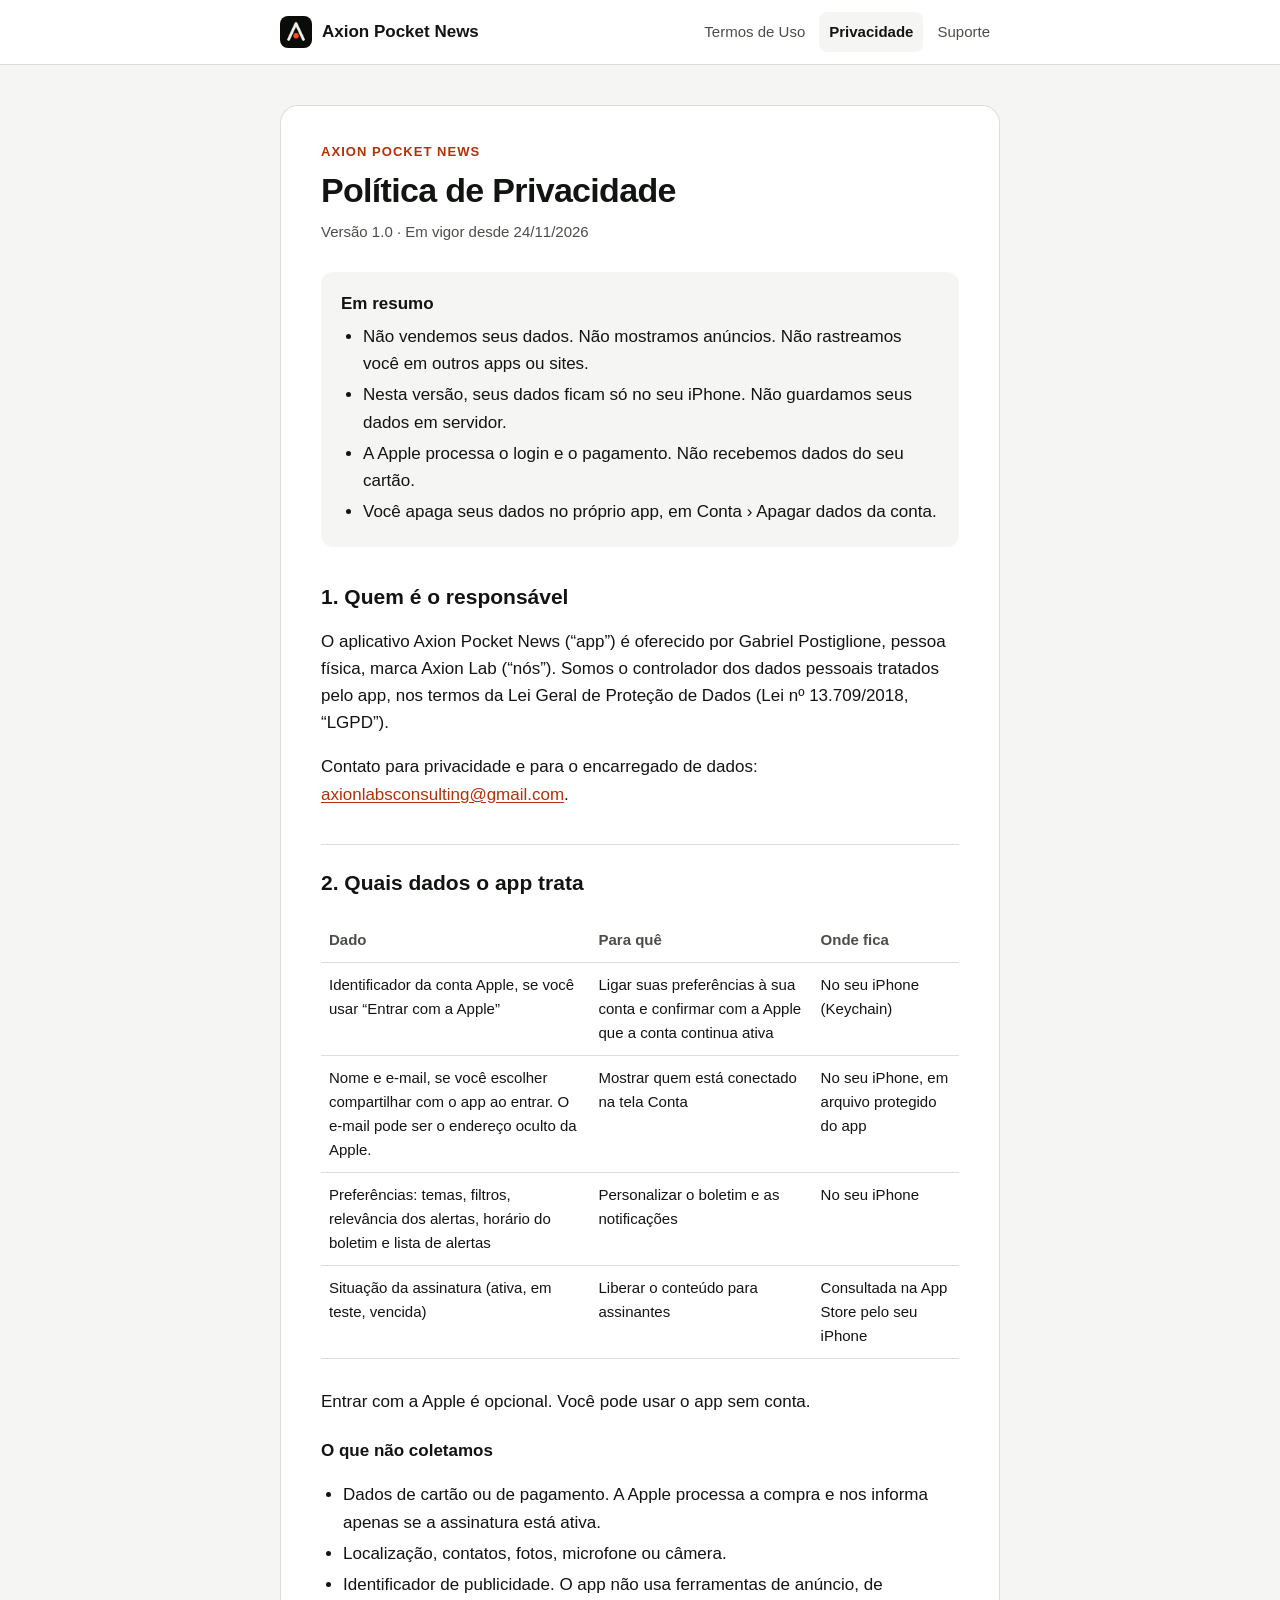
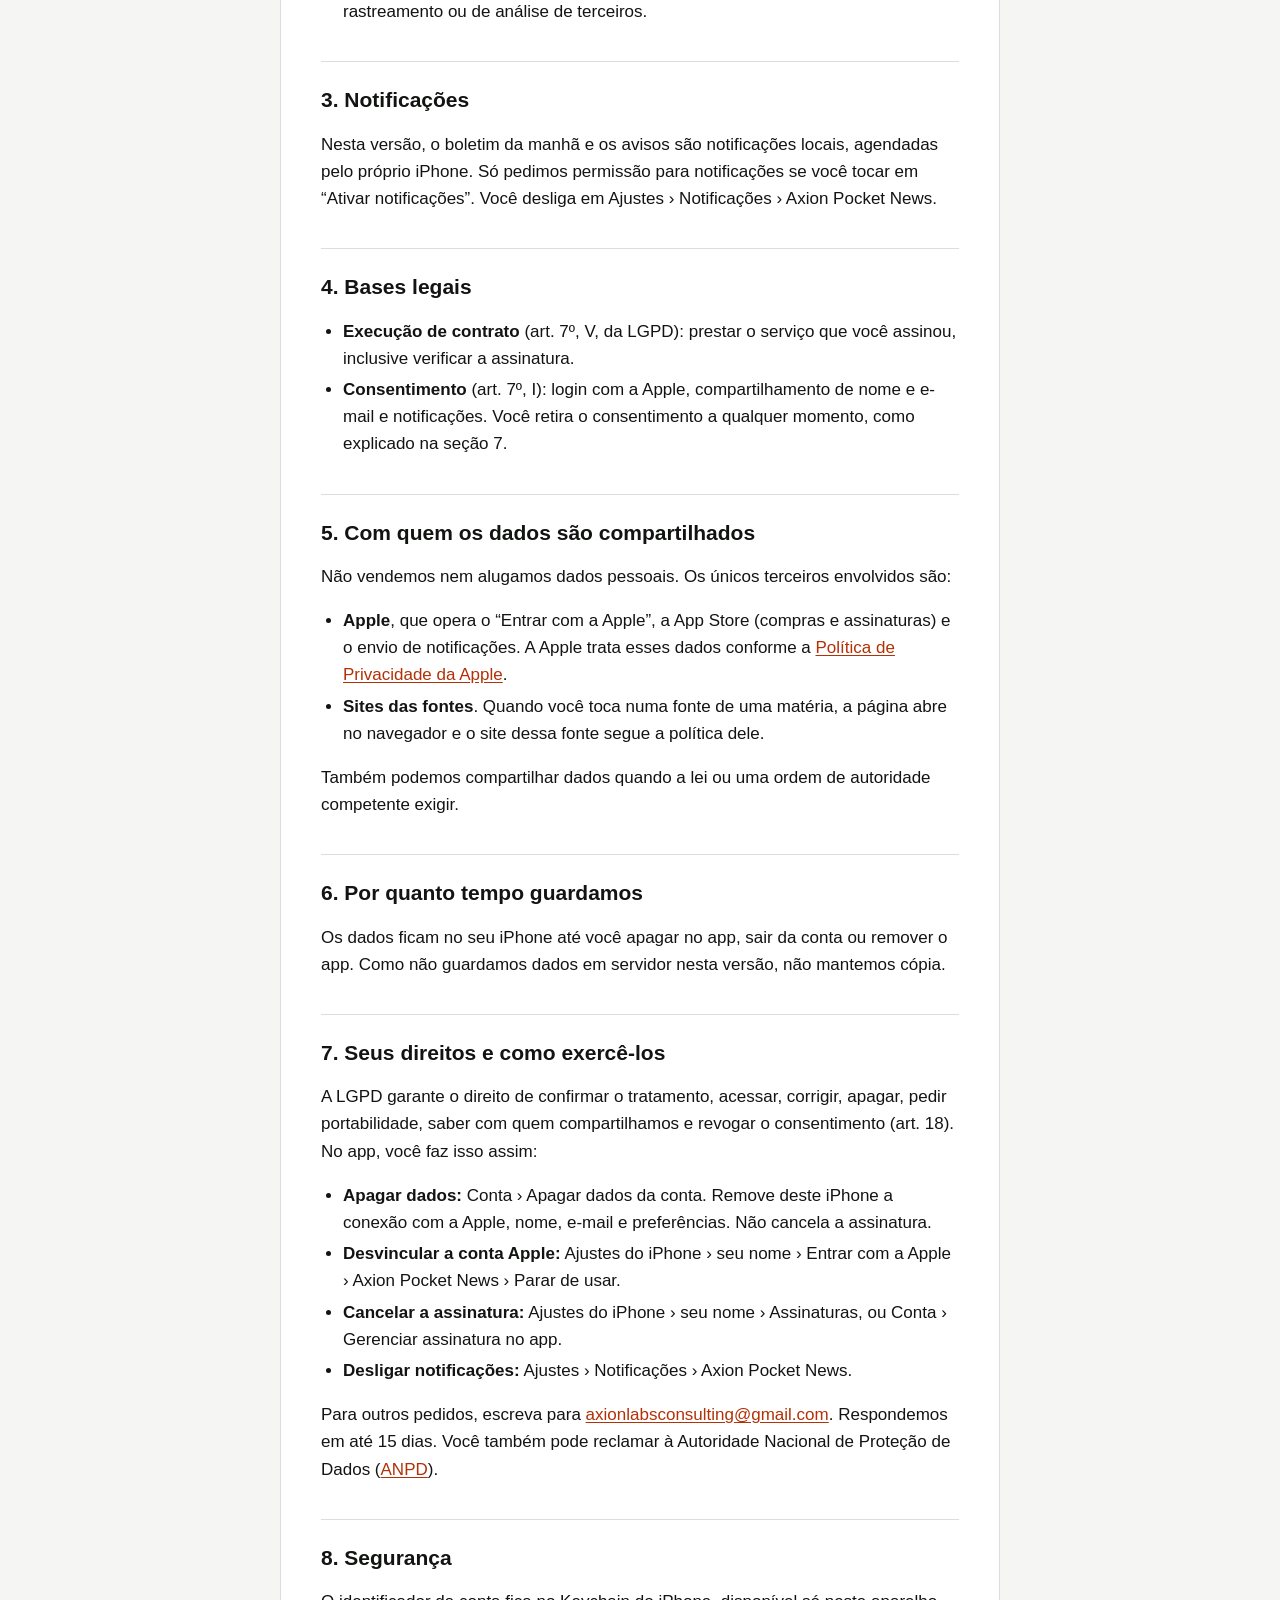
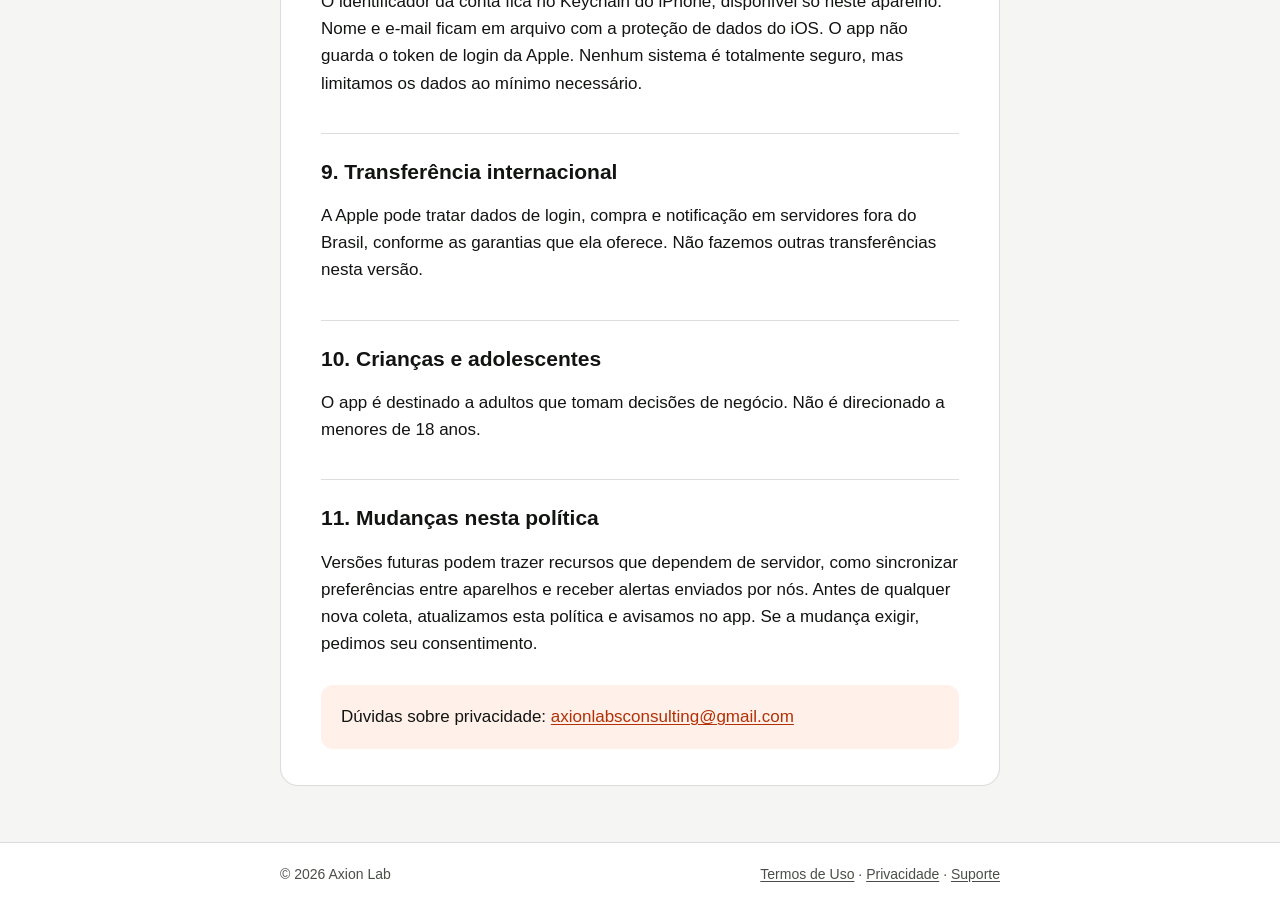
==== privacidade/index.html @ 10470429 "Site: Política de Privacidade" ====
<!doctype html>
<html lang="pt-BR">
<head>
  <meta charset="utf-8">
  <meta name="viewport" content="width=device-width, initial-scale=1">
  <title>Política de Privacidade · Axion Pocket News</title>
  <meta name="description" content="Como o app Axion Pocket News trata seus dados.">
  <link rel="icon" href="../favicon.png">
  <link rel="stylesheet" href="../styles.css">
</head>
<body>
  <header class="top">
    <div class="top-inner">
      <a class="brand" href="../index.html"><img src="../icon.png" alt="">Axion Pocket News</a>
      <nav class="nav" aria-label="Páginas">
        <a href="../termos/index.html">Termos de Uso</a>
        <a href="../privacidade/index.html" aria-current="page">Privacidade</a>
        <a href="../suporte/index.html">Suporte</a>
      </nav>
    </div>
  </header>

  <main>
    <article class="doc">
      <p class="eyebrow">Axion Pocket News</p>
      <h1>Política de Privacidade</h1>
      <p class="meta">Versão 1.0 · Em vigor desde 24/11/2026</p>

      <div class="summary">
        <p>Em resumo</p>
        <ul>
          <li>Não vendemos seus dados. Não mostramos anúncios. Não rastreamos você em outros apps ou sites.</li>
          <li>Nesta versão, seus dados ficam só no seu iPhone. Não guardamos seus dados em servidor.</li>
          <li>A Apple processa o login e o pagamento. Não recebemos dados do seu cartão.</li>
          <li>Você apaga seus dados no próprio app, em Conta › Apagar dados da conta.</li>
        </ul>
      </div>

      <h2>1. Quem é o responsável</h2>
      <p>O aplicativo Axion Pocket News (“app”) é oferecido por Gabriel Postiglione, pessoa física, marca Axion Lab (“nós”). Somos o controlador dos dados pessoais tratados pelo app, nos termos da Lei Geral de Proteção de Dados (Lei nº 13.709/2018, “LGPD”).</p>
      <p>Contato para privacidade e para o encarregado de dados: <a href="mailto:axionlabsconsulting@gmail.com">axionlabsconsulting@gmail.com</a>.</p>

      <h2>2. Quais dados o app trata</h2>
      <div class="table-wrap">
        <table>
          <thead>
            <tr><th>Dado</th><th>Para quê</th><th>Onde fica</th></tr>
          </thead>
          <tbody>
            <tr>
              <td>Identificador da conta Apple, se você usar “Entrar com a Apple”</td>
              <td>Ligar suas preferências à sua conta e confirmar com a Apple que a conta continua ativa</td>
              <td>No seu iPhone (Keychain)</td>
            </tr>
            <tr>
              <td>Nome e e-mail, se você escolher compartilhar com o app ao entrar. O e-mail pode ser o endereço oculto da Apple.</td>
              <td>Mostrar quem está conectado na tela Conta</td>
              <td>No seu iPhone, em arquivo protegido do app</td>
            </tr>
            <tr>
              <td>Preferências: temas, filtros, relevância dos alertas, horário do boletim e lista de alertas</td>
              <td>Personalizar o boletim e as notificações</td>
              <td>No seu iPhone</td>
            </tr>
            <tr>
              <td>Situação da assinatura (ativa, em teste, vencida)</td>
              <td>Liberar o conteúdo para assinantes</td>
              <td>Consultada na App Store pelo seu iPhone</td>
            </tr>
          </tbody>
        </table>
      </div>
      <p>Entrar com a Apple é opcional. Você pode usar o app sem conta.</p>

      <h3>O que não coletamos</h3>
      <ul>
        <li>Dados de cartão ou de pagamento. A Apple processa a compra e nos informa apenas se a assinatura está ativa.</li>
        <li>Localização, contatos, fotos, microfone ou câmera.</li>
        <li>Identificador de publicidade. O app não usa ferramentas de anúncio, de rastreamento ou de análise de terceiros.</li>
      </ul>

      <h2>3. Notificações</h2>
      <p>Nesta versão, o boletim da manhã e os avisos são notificações locais, agendadas pelo próprio iPhone. Só pedimos permissão para notificações se você tocar em “Ativar notificações”. Você desliga em Ajustes › Notificações › Axion Pocket News.</p>

      <h2>4. Bases legais</h2>
      <ul>
        <li><strong>Execução de contrato</strong> (art. 7º, V, da LGPD): prestar o serviço que você assinou, inclusive verificar a assinatura.</li>
        <li><strong>Consentimento</strong> (art. 7º, I): login com a Apple, compartilhamento de nome e e-mail e notificações. Você retira o consentimento a qualquer momento, como explicado na seção 7.</li>
      </ul>

      <h2>5. Com quem os dados são compartilhados</h2>
      <p>Não vendemos nem alugamos dados pessoais. Os únicos terceiros envolvidos são:</p>
      <ul>
        <li><strong>Apple</strong>, que opera o “Entrar com a Apple”, a App Store (compras e assinaturas) e o envio de notificações. A Apple trata esses dados conforme a <a href="https://www.apple.com/br/legal/privacy/" rel="noopener">Política de Privacidade da Apple</a>.</li>
        <li><strong>Sites das fontes</strong>. Quando você toca numa fonte de uma matéria, a página abre no navegador e o site dessa fonte segue a política dele.</li>
      </ul>
      <p>Também podemos compartilhar dados quando a lei ou uma ordem de autoridade competente exigir.</p>

      <h2>6. Por quanto tempo guardamos</h2>
      <p>Os dados ficam no seu iPhone até você apagar no app, sair da conta ou remover o app. Como não guardamos dados em servidor nesta versão, não mantemos cópia.</p>

      <h2>7. Seus direitos e como exercê-los</h2>
      <p>A LGPD garante o direito de confirmar o tratamento, acessar, corrigir, apagar, pedir portabilidade, saber com quem compartilhamos e revogar o consentimento (art. 18). No app, você faz isso assim:</p>
      <ul>
        <li><strong>Apagar dados:</strong> Conta › Apagar dados da conta. Remove deste iPhone a conexão com a Apple, nome, e-mail e preferências. Não cancela a assinatura.</li>
        <li><strong>Desvincular a conta Apple:</strong> Ajustes do iPhone › seu nome › Entrar com a Apple › Axion Pocket News › Parar de usar.</li>
        <li><strong>Cancelar a assinatura:</strong> Ajustes do iPhone › seu nome › Assinaturas, ou Conta › Gerenciar assinatura no app.</li>
        <li><strong>Desligar notificações:</strong> Ajustes › Notificações › Axion Pocket News.</li>
      </ul>
      <p>Para outros pedidos, escreva para <a href="mailto:axionlabsconsulting@gmail.com">axionlabsconsulting@gmail.com</a>. Respondemos em até 15 dias. Você também pode reclamar à Autoridade Nacional de Proteção de Dados (<a href="https://www.gov.br/anpd" rel="noopener">ANPD</a>).</p>

      <h2>8. Segurança</h2>
      <p>O identificador da conta fica no Keychain do iPhone, disponível só neste aparelho. Nome e e-mail ficam em arquivo com a proteção de dados do iOS. O app não guarda o token de login da Apple. Nenhum sistema é totalmente seguro, mas limitamos os dados ao mínimo necessário.</p>

      <h2>9. Transferência internacional</h2>
      <p>A Apple pode tratar dados de login, compra e notificação em servidores fora do Brasil, conforme as garantias que ela oferece. Não fazemos outras transferências nesta versão.</p>

      <h2>10. Crianças e adolescentes</h2>
      <p>O app é destinado a adultos que tomam decisões de negócio. Não é direcionado a menores de 18 anos.</p>

      <h2>11. Mudanças nesta política</h2>
      <p>Versões futuras podem trazer recursos que dependem de servidor, como sincronizar preferências entre aparelhos e receber alertas enviados por nós. Antes de qualquer nova coleta, atualizamos esta política e avisamos no app. Se a mudança exigir, pedimos seu consentimento.</p>

      <div class="contact">
        <p>Dúvidas sobre privacidade: <a href="mailto:axionlabsconsulting@gmail.com">axionlabsconsulting@gmail.com</a></p>
      </div>
    </article>
  </main>

  <footer>
    <div class="foot-inner">
      <span>© 2026 Axion Lab</span>
      <span><a href="../termos/index.html">Termos de Uso</a> · <a href="../privacidade/index.html">Privacidade</a> · <a href="../suporte/index.html">Suporte</a></span>
    </div>
  </footer>
</body>
</html>
---- styles.css ----
:root {
  --paper: #ffffff;
  --paper2: #f5f5f3;
  --ink: #121412;
  --ink2: #4b4e48;
  --line: rgba(18, 20, 18, 0.14);
  --signal: #ff4b1f;
  --signal-ink: #b23107;
  --signal-soft: #fff0e9;
  --todo-bg: #fff3c4;
  --todo-ink: #6b4e00;
}
@media (prefers-color-scheme: dark) {
  :root {
    --paper: #121412;
    --paper2: #1b1d1b;
    --ink: #f2f2ef;
    --ink2: #b4b7ae;
    --line: rgba(242, 242, 239, 0.16);
    --signal-ink: #ff8a66;
    --signal-soft: #2a1a14;
    --todo-bg: #3a3112;
    --todo-ink: #ffd970;
  }
}
* { box-sizing: border-box; }
html { -webkit-text-size-adjust: 100%; }
body {
  margin: 0;
  background: var(--paper2);
  color: var(--ink);
  font: 17px/1.6 -apple-system, BlinkMacSystemFont, "SF Pro Text", "Inter", "Segoe UI", Roboto, sans-serif;
}
a { color: var(--signal-ink); text-underline-offset: 2px; }
a:hover { text-decoration-thickness: 2px; }

.top {
  background: var(--paper);
  border-bottom: 1px solid var(--line);
}
.top-inner, main, .foot-inner {
  max-width: 760px;
  margin: 0 auto;
  padding: 0 20px;
}
.top-inner {
  display: flex;
  align-items: center;
  gap: 12px;
  min-height: 64px;
  flex-wrap: wrap;
}
.brand {
  display: flex;
  align-items: center;
  gap: 10px;
  color: var(--ink);
  text-decoration: none;
  font-weight: 600;
  margin-right: auto;
}
.brand img { width: 32px; height: 32px; border-radius: 8px; }
.nav { display: flex; gap: 4px; flex-wrap: wrap; }
.nav a {
  color: var(--ink2);
  text-decoration: none;
  font-size: 15px;
  padding: 8px 10px;
  border-radius: 8px;
}
.nav a:hover { background: var(--paper2); color: var(--ink); }
.nav a[aria-current="page"] { color: var(--ink); font-weight: 600; background: var(--paper2); }

main { padding-top: 40px; padding-bottom: 56px; }
.doc {
  background: var(--paper);
  border: 1px solid var(--line);
  border-radius: 18px;
  padding: 36px 40px;
}
.eyebrow {
  font-size: 13px;
  font-weight: 700;
  letter-spacing: 0.08em;
  text-transform: uppercase;
  color: var(--signal-ink);
  margin: 0 0 8px;
}
h1 {
  font-size: 34px;
  line-height: 1.15;
  letter-spacing: -0.02em;
  margin: 0 0 10px;
}
.meta { color: var(--ink2); font-size: 15px; margin: 0 0 28px; }
h2 {
  font-size: 21px;
  line-height: 1.3;
  margin: 36px 0 10px;
  padding-top: 24px;
  border-top: 1px solid var(--line);
}
h2:first-of-type { border-top: 0; padding-top: 0; }
h3 { font-size: 17px; margin: 22px 0 6px; }
p, li { color: var(--ink); }
ul, ol { padding-left: 22px; }
li { margin: 4px 0; }
.lead { font-size: 19px; color: var(--ink2); }

.summary {
  background: var(--paper2);
  border-radius: 12px;
  padding: 18px 20px;
  margin: 0 0 8px;
}
.summary p { margin: 0 0 6px; font-weight: 600; }
.summary ul { margin: 0; }

table { width: 100%; border-collapse: collapse; font-size: 15px; margin: 12px 0; }
th, td { text-align: left; vertical-align: top; padding: 10px 8px; border-bottom: 1px solid var(--line); }
th { font-weight: 600; color: var(--ink2); }
.table-wrap { overflow-x: auto; }

details {
  border: 1px solid var(--line);
  border-radius: 12px;
  padding: 0 18px;
  margin: 10px 0;
  background: var(--paper);
}
summary {
  cursor: pointer;
  font-weight: 600;
  padding: 14px 0;
  list-style-position: outside;
}
details[open] summary { border-bottom: 1px solid var(--line); margin-bottom: 8px; }

.contact {
  background: var(--signal-soft);
  border-radius: 12px;
  padding: 18px 20px;
  margin-top: 28px;
}
.contact p { margin: 0; }

.cards { display: grid; grid-template-columns: repeat(auto-fit, minmax(200px, 1fr)); gap: 12px; margin-top: 24px; }
.card {
  display: block;
  background: var(--paper);
  border: 1px solid var(--line);
  border-radius: 14px;
  padding: 18px;
  color: var(--ink);
  text-decoration: none;
}
.card:hover { border-color: var(--ink2); }
.card strong { display: block; margin-bottom: 4px; }
.card span { color: var(--ink2); font-size: 15px; }
.hero-icon { width: 72px; height: 72px; border-radius: 18px; margin-bottom: 16px; }

/* Campos a preencher antes de publicar. scripts/check.sh falha enquanto existirem. */
.todo {
  background: var(--todo-bg);
  color: var(--todo-ink);
  border-radius: 4px;
  padding: 0 4px;
  font-weight: 600;
}
.draft-banner {
  background: var(--todo-bg);
  color: var(--todo-ink);
  text-align: center;
  font-size: 14px;
  font-weight: 600;
  padding: 8px 16px;
}

footer { border-top: 1px solid var(--line); background: var(--paper); }
.foot-inner {
  padding-top: 20px;
  padding-bottom: 28px;
  font-size: 14px;
  color: var(--ink2);
  display: flex;
  gap: 16px;
  flex-wrap: wrap;
  justify-content: space-between;
}
.foot-inner a { color: var(--ink2); }

@media (max-width: 600px) {
  body { font-size: 16px; }
  main { padding-top: 20px; }
  .doc { padding: 24px 20px; border-radius: 14px; }
  h1 { font-size: 28px; }
  .top-inner { padding-top: 10px; padding-bottom: 10px; }
}
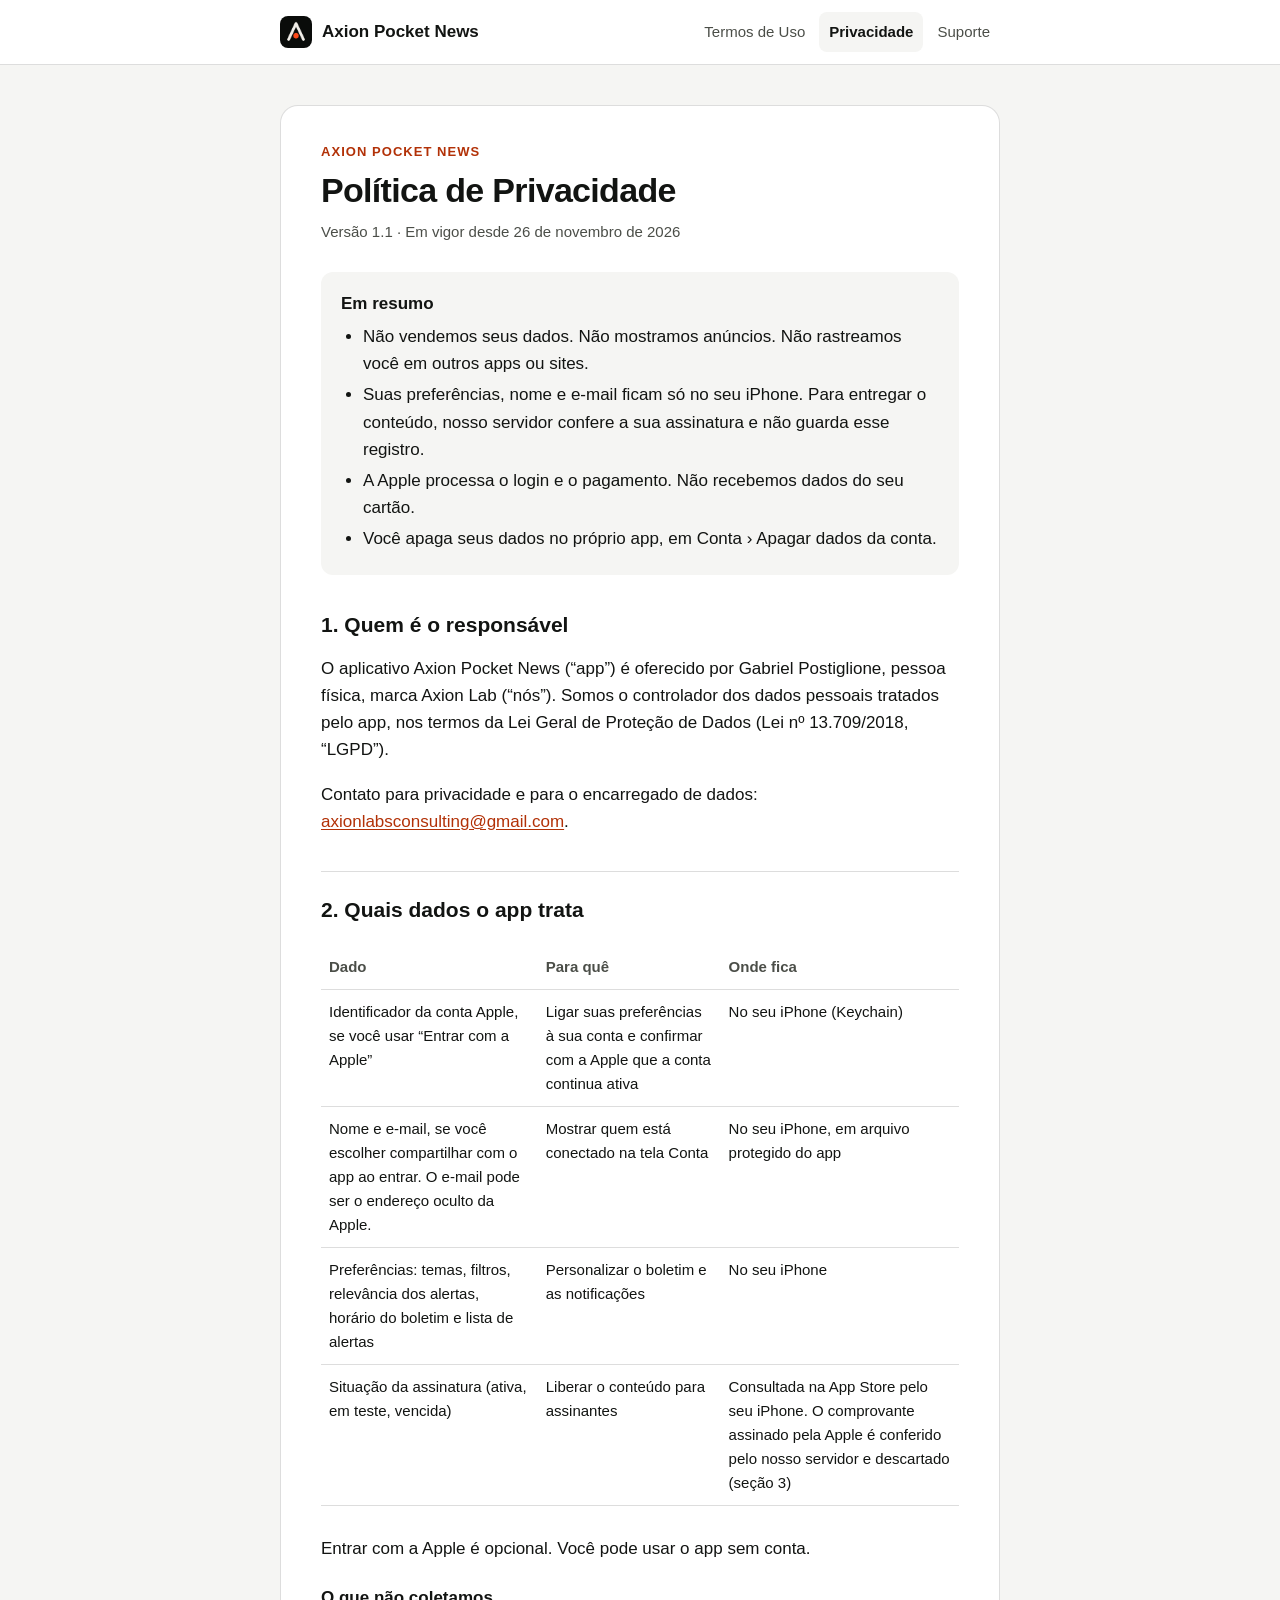
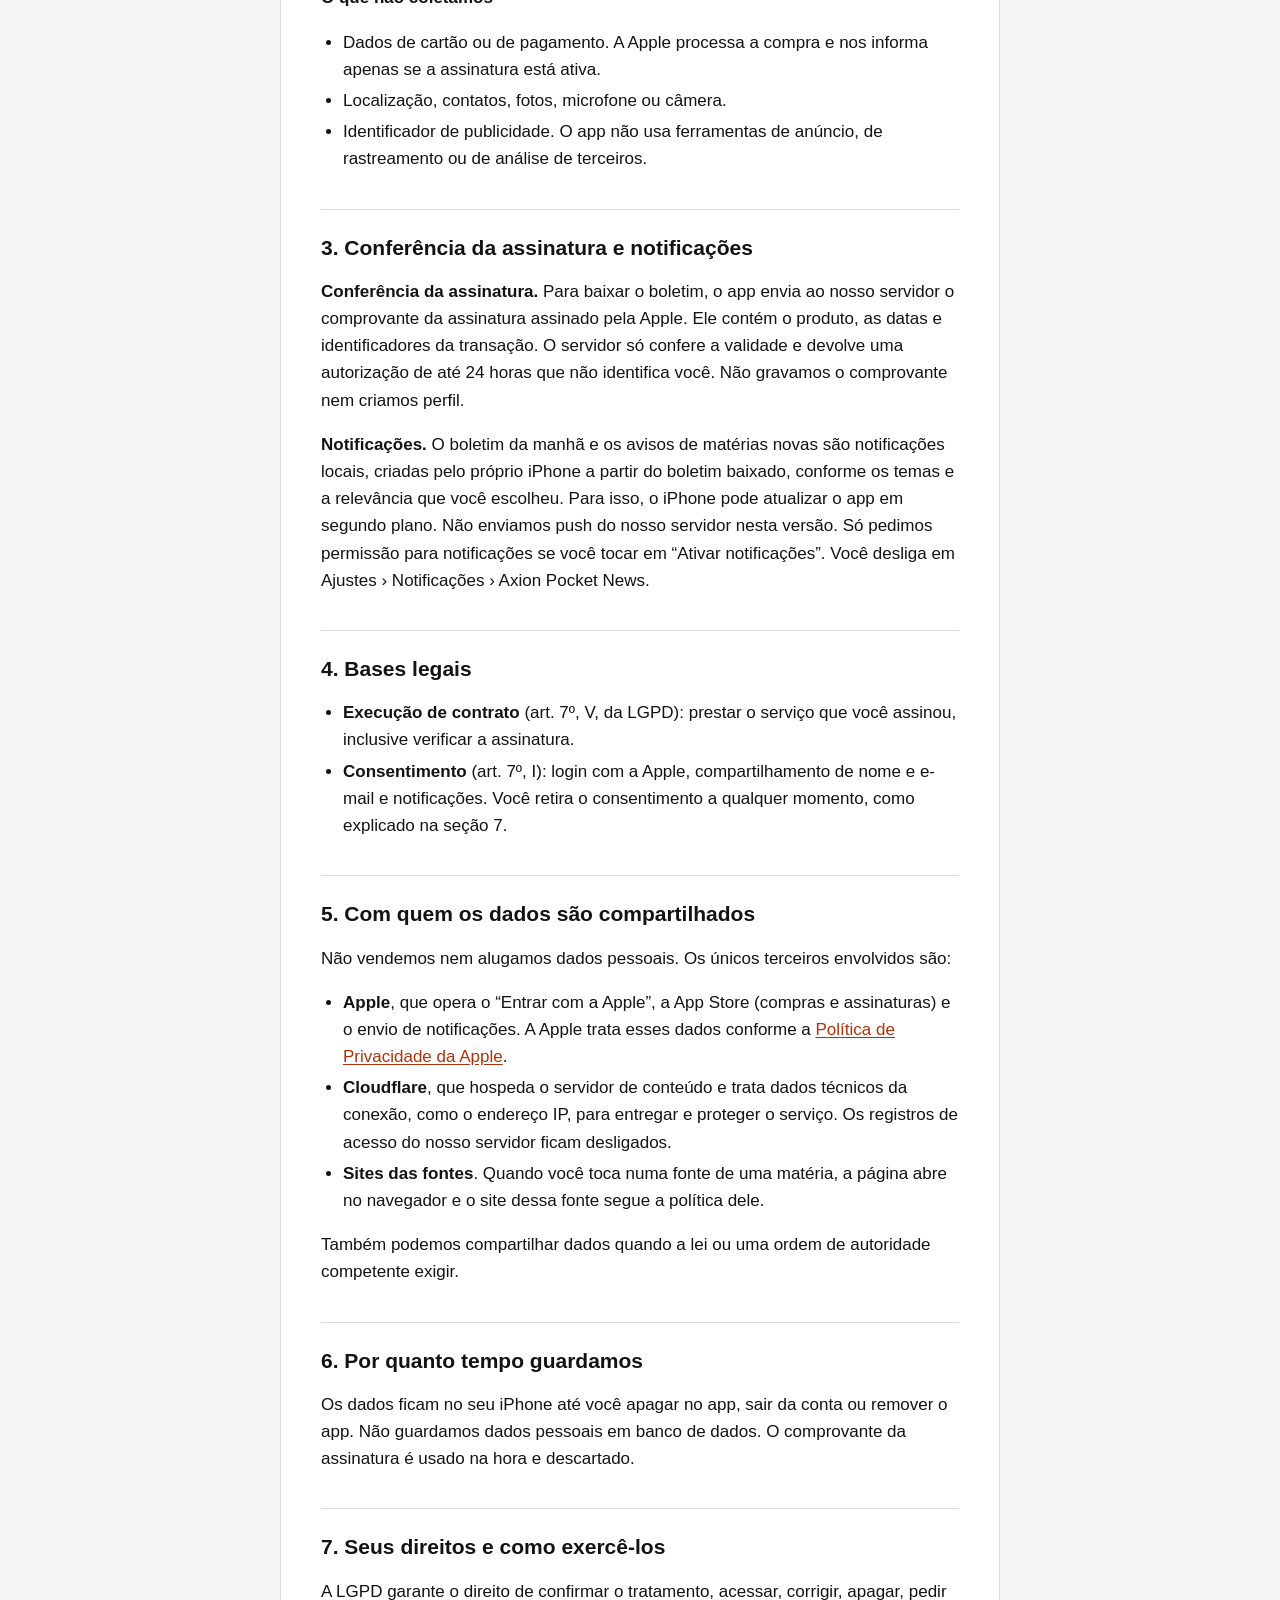
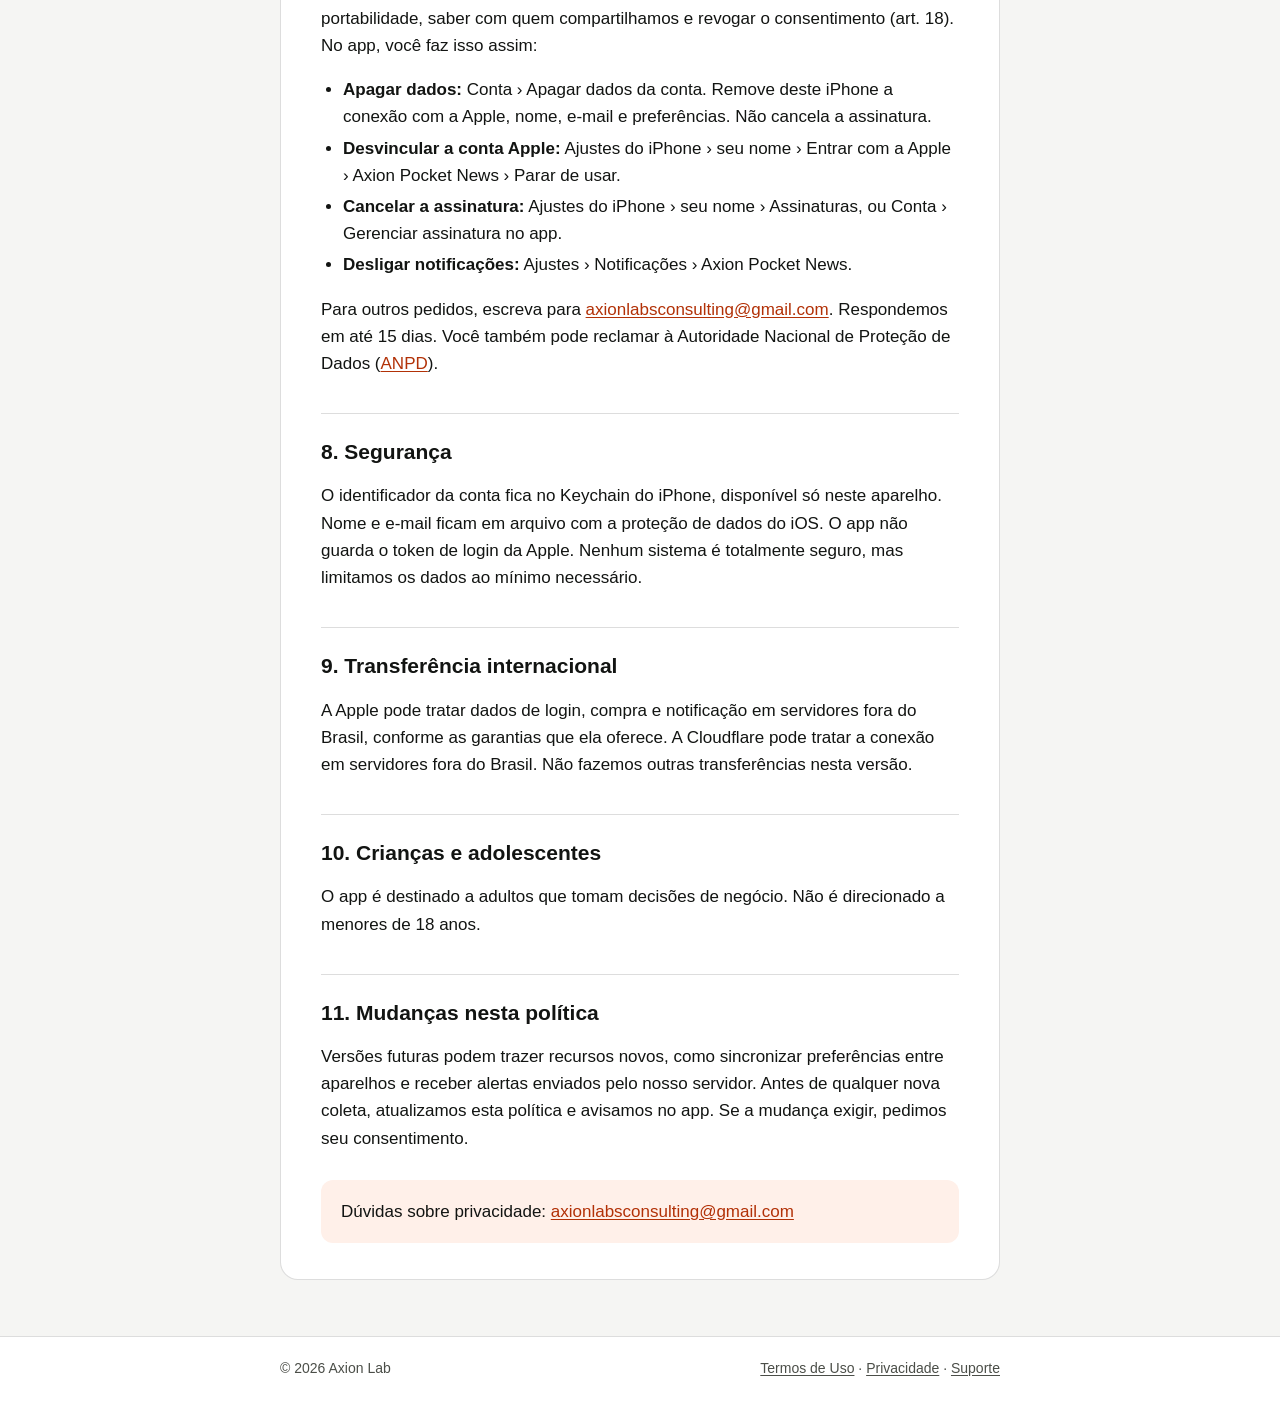
==== commit 8ce01392: "Privacidade 1.1: conferência da assinatura, alertas locais, atualização em segundo plano e Cloudflar" ====
--- a/privacidade/index.html
+++ b/privacidade/index.html
@@ -24,13 +24,13 @@
     <article class="doc">
       <p class="eyebrow">Axion Pocket News</p>
       <h1>Política de Privacidade</h1>
-      <p class="meta">Versão 1.0 · Em vigor desde 24/11/2026</p>
+      <p class="meta">Versão 1.1 · Em vigor desde 26 de novembro de 2026</p>
 
       <div class="summary">
         <p>Em resumo</p>
         <ul>
           <li>Não vendemos seus dados. Não mostramos anúncios. Não rastreamos você em outros apps ou sites.</li>
-          <li>Nesta versão, seus dados ficam só no seu iPhone. Não guardamos seus dados em servidor.</li>
+          <li>Suas preferências, nome e e-mail ficam só no seu iPhone. Para entregar o conteúdo, nosso servidor confere a sua assinatura e não guarda esse registro.</li>
           <li>A Apple processa o login e o pagamento. Não recebemos dados do seu cartão.</li>
           <li>Você apaga seus dados no próprio app, em Conta › Apagar dados da conta.</li>
         </ul>
@@ -65,7 +65,7 @@
             <tr>
               <td>Situação da assinatura (ativa, em teste, vencida)</td>
               <td>Liberar o conteúdo para assinantes</td>
-              <td>Consultada na App Store pelo seu iPhone</td>
+              <td>Consultada na App Store pelo seu iPhone. O comprovante assinado pela Apple é conferido pelo nosso servidor e descartado (seção 3)</td>
             </tr>
           </tbody>
         </table>
@@ -79,8 +79,9 @@
         <li>Identificador de publicidade. O app não usa ferramentas de anúncio, de rastreamento ou de análise de terceiros.</li>
       </ul>
 
-      <h2>3. Notificações</h2>
-      <p>Nesta versão, o boletim da manhã e os avisos são notificações locais, agendadas pelo próprio iPhone. Só pedimos permissão para notificações se você tocar em “Ativar notificações”. Você desliga em Ajustes › Notificações › Axion Pocket News.</p>
+      <h2>3. Conferência da assinatura e notificações</h2>
+      <p><strong>Conferência da assinatura.</strong> Para baixar o boletim, o app envia ao nosso servidor o comprovante da assinatura assinado pela Apple. Ele contém o produto, as datas e identificadores da transação. O servidor só confere a validade e devolve uma autorização de até 24 horas que não identifica você. Não gravamos o comprovante nem criamos perfil.</p>
+      <p><strong>Notificações.</strong> O boletim da manhã e os avisos de matérias novas são notificações locais, criadas pelo próprio iPhone a partir do boletim baixado, conforme os temas e a relevância que você escolheu. Para isso, o iPhone pode atualizar o app em segundo plano. Não enviamos push do nosso servidor nesta versão. Só pedimos permissão para notificações se você tocar em “Ativar notificações”. Você desliga em Ajustes › Notificações › Axion Pocket News.</p>
 
       <h2>4. Bases legais</h2>
       <ul>
@@ -92,12 +93,13 @@
       <p>Não vendemos nem alugamos dados pessoais. Os únicos terceiros envolvidos são:</p>
       <ul>
         <li><strong>Apple</strong>, que opera o “Entrar com a Apple”, a App Store (compras e assinaturas) e o envio de notificações. A Apple trata esses dados conforme a <a href="https://www.apple.com/br/legal/privacy/" rel="noopener">Política de Privacidade da Apple</a>.</li>
+        <li><strong>Cloudflare</strong>, que hospeda o servidor de conteúdo e trata dados técnicos da conexão, como o endereço IP, para entregar e proteger o serviço. Os registros de acesso do nosso servidor ficam desligados.</li>
         <li><strong>Sites das fontes</strong>. Quando você toca numa fonte de uma matéria, a página abre no navegador e o site dessa fonte segue a política dele.</li>
       </ul>
       <p>Também podemos compartilhar dados quando a lei ou uma ordem de autoridade competente exigir.</p>
 
       <h2>6. Por quanto tempo guardamos</h2>
-      <p>Os dados ficam no seu iPhone até você apagar no app, sair da conta ou remover o app. Como não guardamos dados em servidor nesta versão, não mantemos cópia.</p>
+      <p>Os dados ficam no seu iPhone até você apagar no app, sair da conta ou remover o app. Não guardamos dados pessoais em banco de dados. O comprovante da assinatura é usado na hora e descartado.</p>
 
       <h2>7. Seus direitos e como exercê-los</h2>
       <p>A LGPD garante o direito de confirmar o tratamento, acessar, corrigir, apagar, pedir portabilidade, saber com quem compartilhamos e revogar o consentimento (art. 18). No app, você faz isso assim:</p>
@@ -113,13 +115,13 @@
       <p>O identificador da conta fica no Keychain do iPhone, disponível só neste aparelho. Nome e e-mail ficam em arquivo com a proteção de dados do iOS. O app não guarda o token de login da Apple. Nenhum sistema é totalmente seguro, mas limitamos os dados ao mínimo necessário.</p>
 
       <h2>9. Transferência internacional</h2>
-      <p>A Apple pode tratar dados de login, compra e notificação em servidores fora do Brasil, conforme as garantias que ela oferece. Não fazemos outras transferências nesta versão.</p>
+      <p>A Apple pode tratar dados de login, compra e notificação em servidores fora do Brasil, conforme as garantias que ela oferece. A Cloudflare pode tratar a conexão em servidores fora do Brasil. Não fazemos outras transferências nesta versão.</p>
 
       <h2>10. Crianças e adolescentes</h2>
       <p>O app é destinado a adultos que tomam decisões de negócio. Não é direcionado a menores de 18 anos.</p>
 
       <h2>11. Mudanças nesta política</h2>
-      <p>Versões futuras podem trazer recursos que dependem de servidor, como sincronizar preferências entre aparelhos e receber alertas enviados por nós. Antes de qualquer nova coleta, atualizamos esta política e avisamos no app. Se a mudança exigir, pedimos seu consentimento.</p>
+      <p>Versões futuras podem trazer recursos novos, como sincronizar preferências entre aparelhos e receber alertas enviados pelo nosso servidor. Antes de qualquer nova coleta, atualizamos esta política e avisamos no app. Se a mudança exigir, pedimos seu consentimento.</p>
 
       <div class="contact">
         <p>Dúvidas sobre privacidade: <a href="mailto:axionlabsconsulting@gmail.com">axionlabsconsulting@gmail.com</a></p>
